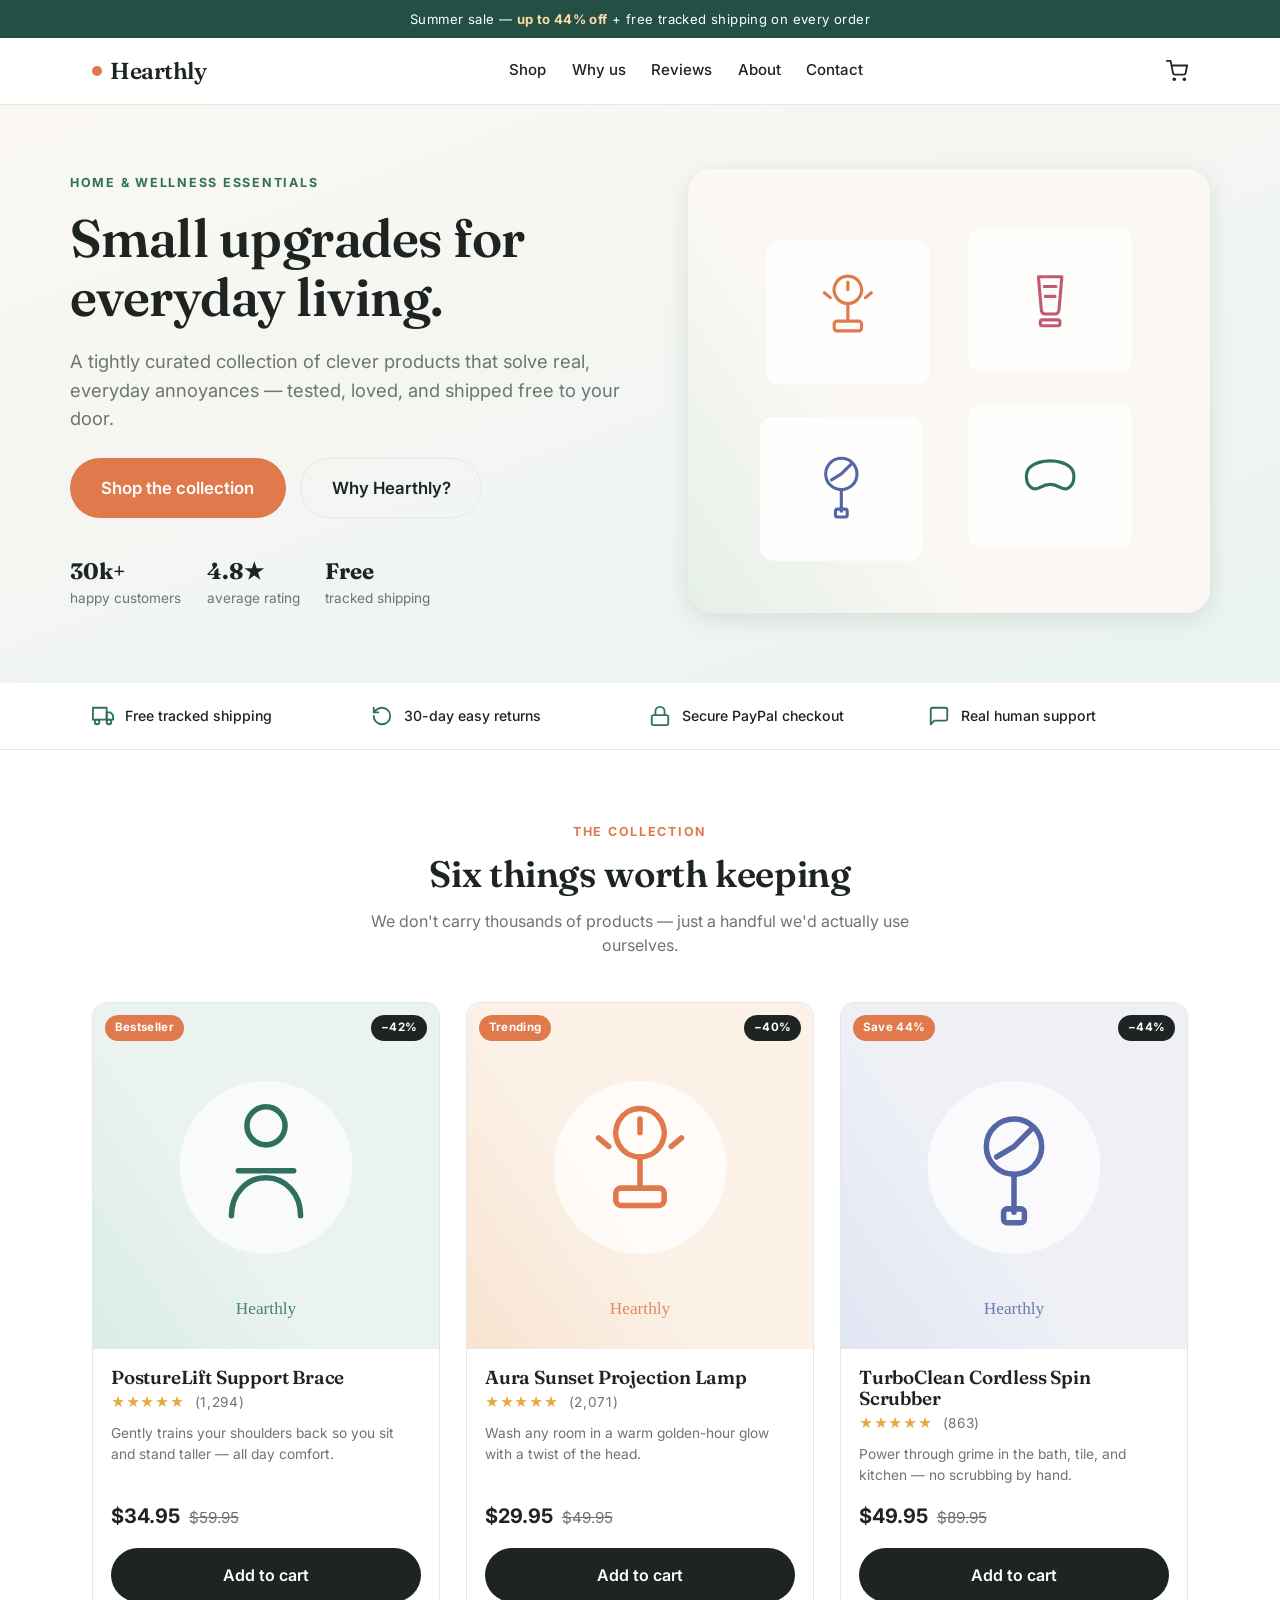
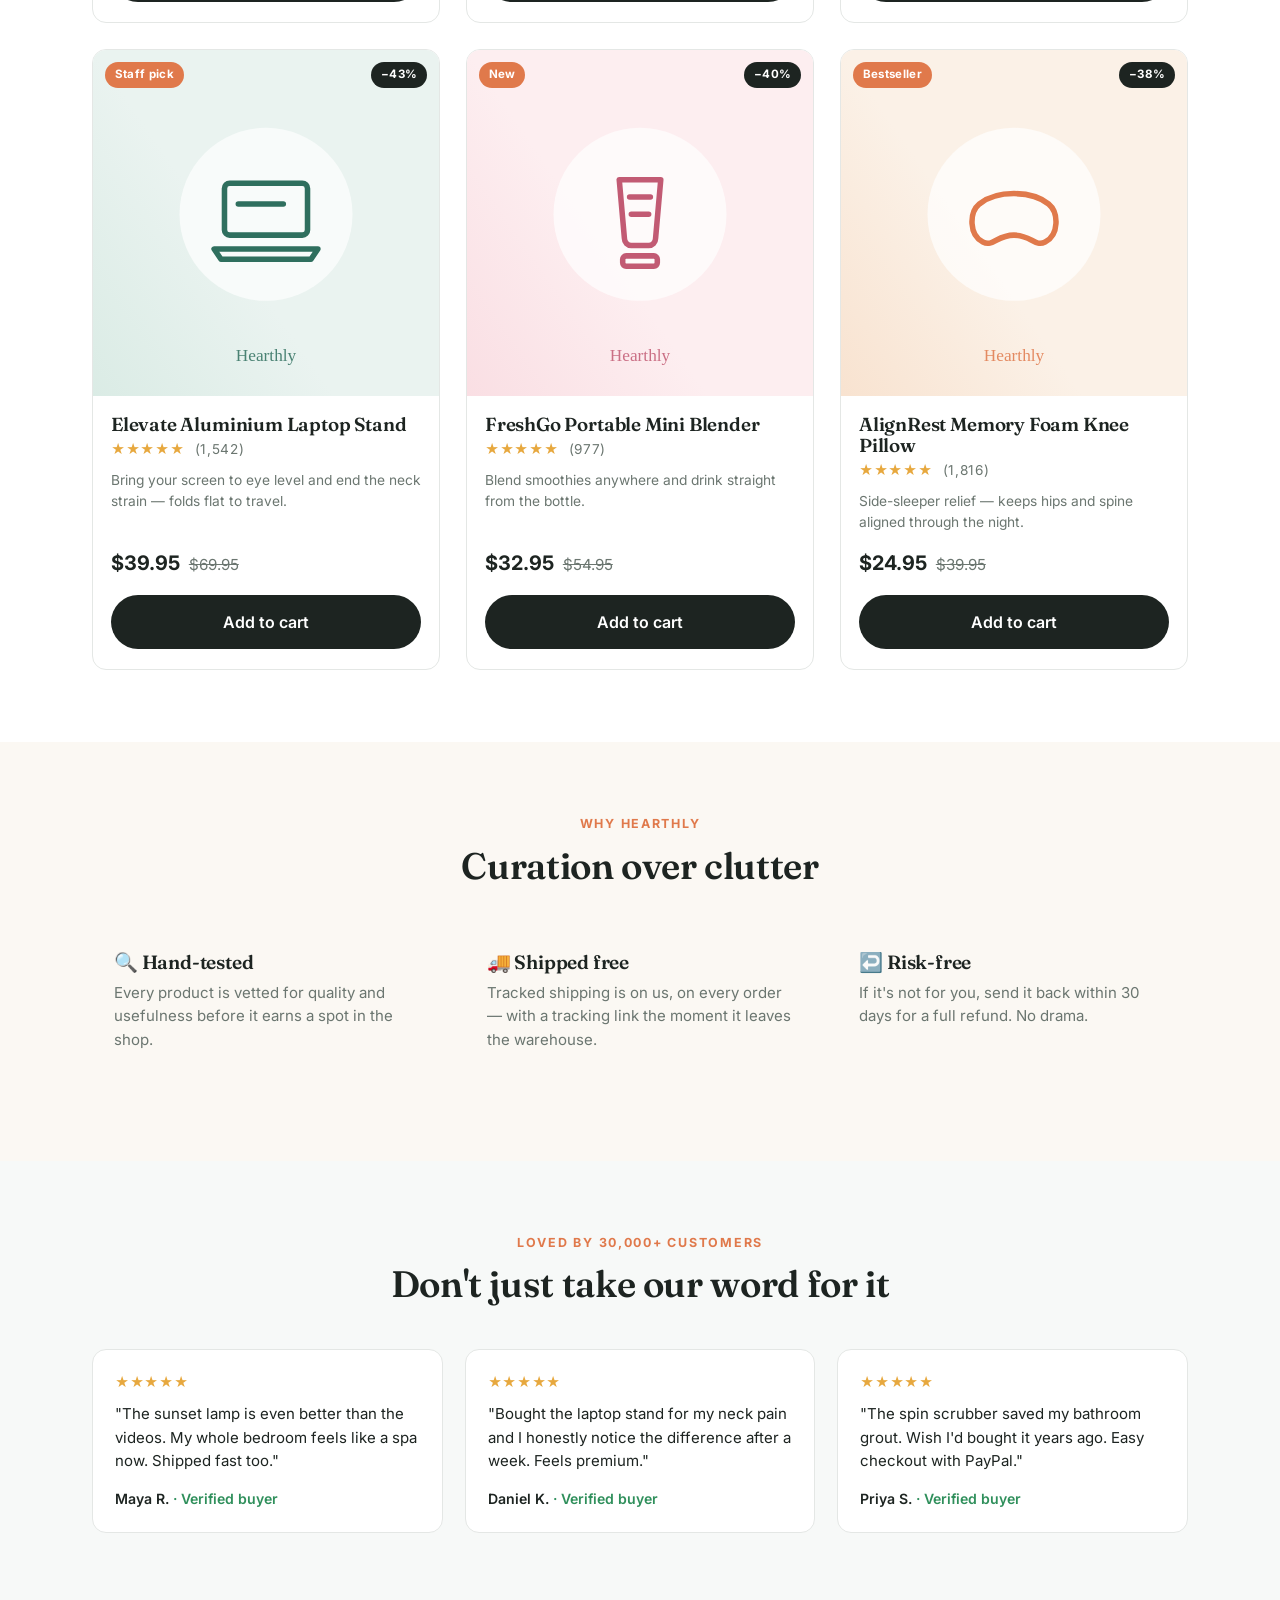
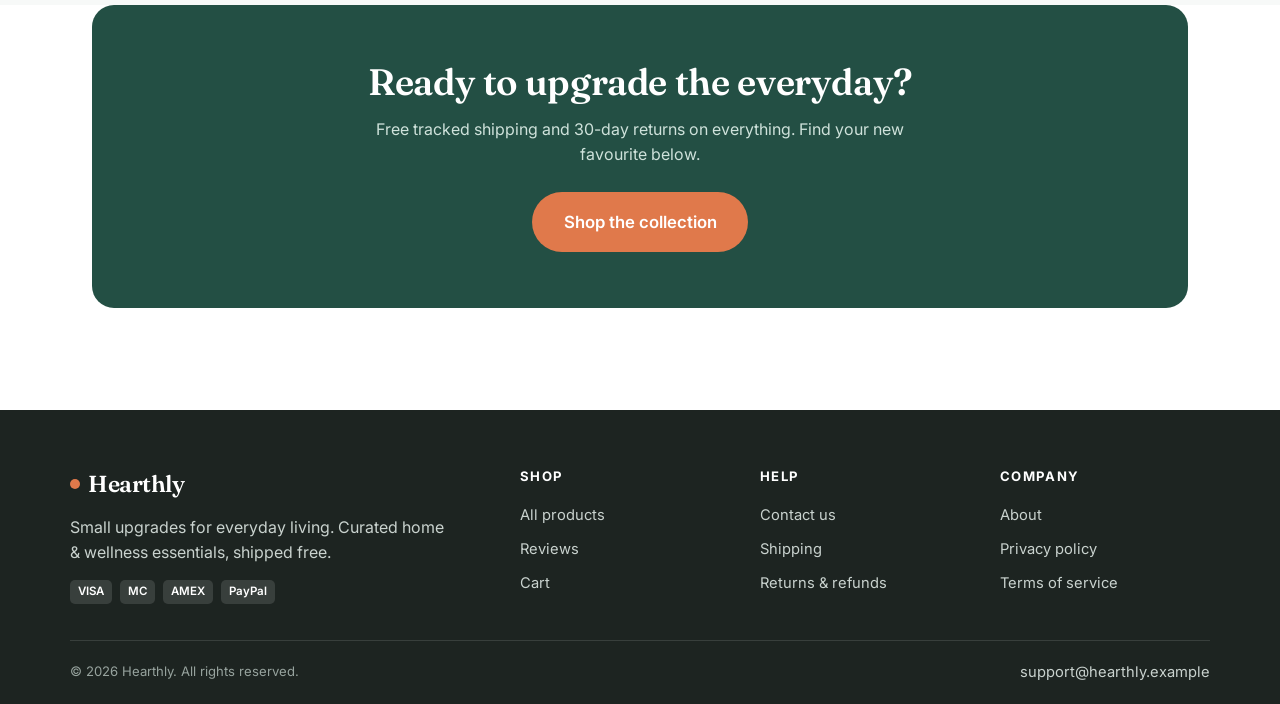
==== index.html @ 58833cf0 "Initial Hearthly storefront: store, PayPal checkout, Google Ads tracking, SEO, policy pages" ====
<!DOCTYPE html>
<html lang="en">
<head>
  <meta charset="UTF-8">
  <meta name="viewport" content="width=device-width, initial-scale=1.0">
  <title>Hearthly — Small upgrades for everyday living</title>
  <meta name="description" content="Hearthly curates a small collection of clever home & wellness essentials people actually use. Free tracked shipping, 30-day returns, secure checkout.">
  <link rel="preconnect" href="https://fonts.googleapis.com">
  <link rel="preconnect" href="https://fonts.gstatic.com" crossorigin>
  <link href="https://fonts.googleapis.com/css2?family=Fraunces:opsz,wght@9..144,500;9..144,600&family=Inter:wght@400;500;600;700&display=swap" rel="stylesheet">
  <link rel="stylesheet" href="assets/css/styles.css">
  <link rel="icon" href="assets/img/favicon.svg" type="image/svg+xml">
  <meta name="theme-color" content="#2f6f5e">
  <script defer src="assets/js/seo-analytics.js"></script>
</head>
<body>

  <div class="announce">Summer sale — <strong>up to 44% off</strong> + free tracked shipping on every order</div>

  <header class="site-header">
    <div class="wrap nav">
      <a class="brand" href="index.html"><span class="dot"></span><span data-store-name>Hearthly</span></a>
      <nav class="nav-links">
        <a href="index.html#shop">Shop</a>
        <a href="index.html#why">Why us</a>
        <a href="index.html#reviews">Reviews</a>
        <a href="about.html">About</a>
        <a href="contact.html">Contact</a>
      </nav>
      <div class="nav-actions">
        <a class="cart-btn" href="cart.html" aria-label="Cart">
          <svg width="22" height="22" viewBox="0 0 24 24" fill="none" stroke="currentColor" stroke-width="2" stroke-linecap="round" stroke-linejoin="round"><circle cx="9" cy="21" r="1"/><circle cx="20" cy="21" r="1"/><path d="M1 1h4l2.68 13.39a2 2 0 0 0 2 1.61h9.72a2 2 0 0 0 2-1.61L23 6H6"/></svg>
          <span class="cart-count">0</span>
        </a>
        <button class="menu-toggle" aria-label="Menu">
          <svg width="24" height="24" viewBox="0 0 24 24" fill="none" stroke="currentColor" stroke-width="2" stroke-linecap="round"><line x1="3" y1="6" x2="21" y2="6"/><line x1="3" y1="12" x2="21" y2="12"/><line x1="3" y1="18" x2="21" y2="18"/></svg>
        </button>
      </div>
    </div>
  </header>

  <!-- HERO -->
  <section class="hero">
    <div class="wrap hero-grid">
      <div>
        <div class="eyebrow">Home &amp; wellness essentials</div>
        <h1>Small upgrades for everyday living.</h1>
        <p class="lead">A tightly curated collection of clever products that solve real, everyday annoyances — tested, loved, and shipped free to your door.</p>
        <div class="hero-cta">
          <a class="btn btn-primary btn-lg" href="#shop">Shop the collection</a>
          <a class="btn btn-ghost btn-lg" href="#why">Why Hearthly?</a>
        </div>
        <div class="hero-trust">
          <div><strong>30k+</strong> happy customers</div>
          <div><strong>4.8★</strong> average rating</div>
          <div><strong>Free</strong> tracked shipping</div>
        </div>
      </div>
      <div class="hero-art">
        <img src="assets/img/hero.svg" alt="Hearthly home essentials" width="800" height="680">
      </div>
    </div>
  </section>

  <!-- TRUST STRIP -->
  <div class="trust-strip">
    <div class="wrap">
      <div class="trust-item"><svg width="22" height="22" viewBox="0 0 24 24" fill="none" stroke="currentColor" stroke-width="2" stroke-linecap="round" stroke-linejoin="round"><rect x="1" y="3" width="15" height="13"/><path d="M16 8h4l3 3v5h-7z"/><circle cx="5.5" cy="18.5" r="2.5"/><circle cx="18.5" cy="18.5" r="2.5"/></svg> Free tracked shipping</div>
      <div class="trust-item"><svg width="22" height="22" viewBox="0 0 24 24" fill="none" stroke="currentColor" stroke-width="2" stroke-linecap="round" stroke-linejoin="round"><path d="M3 12a9 9 0 1 0 9-9 9.75 9.75 0 0 0-6.74 2.74L3 8"/><path d="M3 3v5h5"/></svg> 30-day easy returns</div>
      <div class="trust-item"><svg width="22" height="22" viewBox="0 0 24 24" fill="none" stroke="currentColor" stroke-width="2" stroke-linecap="round" stroke-linejoin="round"><rect x="3" y="11" width="18" height="11" rx="2"/><path d="M7 11V7a5 5 0 0 1 10 0v4"/></svg> Secure PayPal checkout</div>
      <div class="trust-item"><svg width="22" height="22" viewBox="0 0 24 24" fill="none" stroke="currentColor" stroke-width="2" stroke-linecap="round" stroke-linejoin="round"><path d="M21 15a2 2 0 0 1-2 2H7l-4 4V5a2 2 0 0 1 2-2h14a2 2 0 0 1 2 2z"/></svg> Real human support</div>
    </div>
  </div>

  <!-- PRODUCTS -->
  <section class="section" id="shop">
    <div class="wrap">
      <div class="section-head">
        <div class="eyebrow">The collection</div>
        <h2>Six things worth keeping</h2>
        <p class="muted">We don't carry thousands of products — just a handful we'd actually use ourselves.</p>
      </div>
      <div class="grid-products" id="product-grid"><!-- rendered by store.js --></div>
    </div>
  </section>

  <!-- WHY -->
  <section class="section reviews" id="why" style="background:var(--bg-cream)">
    <div class="wrap">
      <div class="section-head">
        <div class="eyebrow">Why Hearthly</div>
        <h2>Curation over clutter</h2>
      </div>
      <div class="review-grid">
        <div class="review" style="border:0;background:transparent">
          <h3 style="font-size:1.2rem">🔍 Hand-tested</h3>
          <p class="muted">Every product is vetted for quality and usefulness before it earns a spot in the shop.</p>
        </div>
        <div class="review" style="border:0;background:transparent">
          <h3 style="font-size:1.2rem">🚚 Shipped free</h3>
          <p class="muted">Tracked shipping is on us, on every order — with a tracking link the moment it leaves the warehouse.</p>
        </div>
        <div class="review" style="border:0;background:transparent">
          <h3 style="font-size:1.2rem">↩️ Risk-free</h3>
          <p class="muted">If it's not for you, send it back within 30 days for a full refund. No drama.</p>
        </div>
      </div>
    </div>
  </section>

  <!-- REVIEWS -->
  <section class="section reviews" id="reviews">
    <div class="wrap">
      <div class="section-head">
        <div class="eyebrow">Loved by 30,000+ customers</div>
        <h2>Don't just take our word for it</h2>
      </div>
      <div class="review-grid">
        <div class="review">
          <div class="stars">★★★★★</div>
          <p>"The sunset lamp is even better than the videos. My whole bedroom feels like a spa now. Shipped fast too."</p>
          <div class="who">Maya R. <span>· Verified buyer</span></div>
        </div>
        <div class="review">
          <div class="stars">★★★★★</div>
          <p>"Bought the laptop stand for my neck pain and I honestly notice the difference after a week. Feels premium."</p>
          <div class="who">Daniel K. <span>· Verified buyer</span></div>
        </div>
        <div class="review">
          <div class="stars">★★★★★</div>
          <p>"The spin scrubber saved my bathroom grout. Wish I'd bought it years ago. Easy checkout with PayPal."</p>
          <div class="who">Priya S. <span>· Verified buyer</span></div>
        </div>
      </div>
    </div>
  </section>

  <!-- BANNER CTA -->
  <section class="section" style="padding-top:0">
    <div class="wrap">
      <div class="banner">
        <h2>Ready to upgrade the everyday?</h2>
        <p>Free tracked shipping and 30-day returns on everything. Find your new favourite below.</p>
        <a class="btn btn-primary btn-lg" href="#shop">Shop the collection</a>
      </div>
    </div>
  </section>

  <!-- FOOTER -->
  <footer class="site-footer">
    <div class="wrap footer-grid">
      <div>
        <div class="brand"><span class="dot"></span><span data-store-name>Hearthly</span></div>
        <p style="max-width:24em">Small upgrades for everyday living. Curated home &amp; wellness essentials, shipped free.</p>
        <div class="pay-icons"><span>VISA</span><span>MC</span><span>AMEX</span><span>PayPal</span></div>
      </div>
      <div>
        <h4>Shop</h4>
        <ul>
          <li><a href="index.html#shop">All products</a></li>
          <li><a href="index.html#reviews">Reviews</a></li>
          <li><a href="cart.html">Cart</a></li>
        </ul>
      </div>
      <div>
        <h4>Help</h4>
        <ul>
          <li><a href="contact.html">Contact us</a></li>
          <li><a href="shipping.html">Shipping</a></li>
          <li><a href="returns.html">Returns &amp; refunds</a></li>
        </ul>
      </div>
      <div>
        <h4>Company</h4>
        <ul>
          <li><a href="about.html">About</a></li>
          <li><a href="privacy.html">Privacy policy</a></li>
          <li><a href="terms.html">Terms of service</a></li>
        </ul>
      </div>
    </div>
    <div class="wrap footer-bottom">
      <div>© <span data-year>2026</span> <span data-store-name>Hearthly</span>. All rights reserved.</div>
      <div><a data-support-email href="#">support@hearthly.example</a></div>
    </div>
  </footer>

  <script src="assets/js/products.js"></script>
  <script src="assets/js/store.js"></script>
</body>
</html>
---- assets/css/styles.css ----
/* ===========================================================================
   Hearthly storefront — design system
   Edit the variables below to rebrand the whole site at once.
   ======================================================================== */
:root {
  --brand:        #2f6f5e;   /* primary brand green */
  --brand-dark:   #234f44;
  --brand-tint:   #eaf3f0;
  --accent:       #e0794b;   /* CTA / sale accent */
  --accent-dark:  #c25f34;
  --ink:          #1d2421;   /* near-black text */
  --muted:        #6b7670;   /* secondary text */
  --line:         #e4e7e5;   /* hairline borders */
  --bg:           #ffffff;
  --bg-soft:      #f7f9f8;
  --bg-cream:     #fbf8f3;
  --ok:           #2f8f5b;
  --radius:       14px;
  --radius-sm:    9px;
  --shadow-sm:    0 1px 2px rgba(20,40,33,.06), 0 2px 6px rgba(20,40,33,.05);
  --shadow-md:    0 6px 24px rgba(20,40,33,.10);
  --maxw:         1140px;
  --font:         "Inter", -apple-system, BlinkMacSystemFont, "Segoe UI", Roboto, Helvetica, Arial, sans-serif;
  --serif:        "Fraunces", Georgia, "Times New Roman", serif;
}

* { box-sizing: border-box; }
html { scroll-behavior: smooth; }
body {
  margin: 0;
  font-family: var(--font);
  color: var(--ink);
  background: var(--bg);
  line-height: 1.55;
  -webkit-font-smoothing: antialiased;
}
img { max-width: 100%; display: block; }
a { color: inherit; text-decoration: none; }
h1, h2, h3 { font-family: var(--serif); font-weight: 600; line-height: 1.12; letter-spacing: -.01em; margin: 0 0 .4em; }
h1 { font-size: clamp(2.1rem, 4.5vw, 3.3rem); }
h2 { font-size: clamp(1.6rem, 3vw, 2.3rem); }
p  { margin: 0 0 1rem; }
.wrap { max-width: var(--maxw); margin: 0 auto; padding: 0 22px; }
.muted { color: var(--muted); }
.center { text-align: center; }

/* ---- Buttons --------------------------------------------------------- */
.btn {
  display: inline-flex; align-items: center; justify-content: center; gap: .5rem;
  font: inherit; font-weight: 600; cursor: pointer;
  padding: .85rem 1.5rem; border-radius: 999px; border: 1.5px solid transparent;
  transition: transform .08s ease, background .15s ease, box-shadow .15s ease;
  white-space: nowrap;
}
.btn:active { transform: translateY(1px); }
.btn-primary { background: var(--accent); color: #fff; }
.btn-primary:hover { background: var(--accent-dark); box-shadow: var(--shadow-md); }
.btn-dark { background: var(--ink); color: #fff; }
.btn-dark:hover { background: #000; }
.btn-ghost { background: transparent; color: var(--ink); border-color: var(--line); }
.btn-ghost:hover { border-color: var(--ink); }
.btn-block { width: 100%; }
.btn-lg { padding: 1rem 1.9rem; font-size: 1.05rem; }

/* ---- Announcement bar ------------------------------------------------ */
.announce {
  background: var(--brand-dark); color: #fff; text-align: center;
  font-size: .82rem; letter-spacing: .03em; padding: .55rem 12px;
}
.announce strong { color: #ffd9a8; }

/* ---- Header ---------------------------------------------------------- */
.site-header {
  position: sticky; top: 0; z-index: 40;
  background: rgba(255,255,255,.92); backdrop-filter: saturate(1.4) blur(8px);
  border-bottom: 1px solid var(--line);
}
.nav { display: flex; align-items: center; justify-content: space-between; height: 66px; }
.brand { font-family: var(--serif); font-weight: 600; font-size: 1.45rem; letter-spacing: -.02em; display: flex; align-items: center; gap: .5rem; }
.brand .dot { width: 10px; height: 10px; border-radius: 50%; background: var(--accent); display: inline-block; }
.nav-links { display: flex; gap: 1.6rem; font-size: .94rem; font-weight: 500; }
.nav-links a { color: var(--ink); padding: .2rem 0; border-bottom: 2px solid transparent; }
.nav-links a:hover { border-color: var(--accent); }
.nav-actions { display: flex; align-items: center; gap: 1rem; }
.cart-btn { position: relative; display: inline-flex; align-items: center; gap: .4rem; font-weight: 600; cursor: pointer; }
.cart-count {
  position: absolute; top: -9px; right: -12px; min-width: 18px; height: 18px;
  background: var(--accent); color: #fff; font-size: .7rem; font-weight: 700;
  border-radius: 999px; display: none; place-items: center; padding: 0 5px;
}
.menu-toggle { display: none; background: none; border: 0; cursor: pointer; padding: 6px; }

/* ---- Hero ------------------------------------------------------------ */
.hero { background: linear-gradient(160deg, var(--bg-cream), var(--brand-tint)); overflow: hidden; }
.hero-grid { display: grid; grid-template-columns: 1.05fr .95fr; gap: 40px; align-items: center; padding: 64px 0 70px; }
.hero .eyebrow { color: var(--brand); font-weight: 700; letter-spacing: .14em; text-transform: uppercase; font-size: .78rem; margin-bottom: 1rem; }
.hero p.lead { font-size: 1.15rem; color: var(--muted); max-width: 30em; }
.hero-cta { display: flex; gap: .9rem; flex-wrap: wrap; margin-top: 1.6rem; }
.hero-trust { display: flex; gap: 1.6rem; margin-top: 2.2rem; flex-wrap: wrap; }
.hero-trust div { font-size: .85rem; color: var(--muted); }
.hero-trust strong { display: block; font-family: var(--serif); font-size: 1.4rem; color: var(--ink); }
.hero-art { position: relative; border-radius: 24px; overflow: hidden; box-shadow: var(--shadow-md); aspect-ratio: 4/3.4; }
.hero-art img { width: 100%; height: 100%; object-fit: cover; }

/* ---- Trust strip ----------------------------------------------------- */
.trust-strip { border-bottom: 1px solid var(--line); background: var(--bg); }
.trust-strip .wrap { display: grid; grid-template-columns: repeat(4, 1fr); gap: 18px; padding: 22px; }
.trust-item { display: flex; gap: .7rem; align-items: center; font-size: .88rem; font-weight: 500; }
.trust-item svg { color: var(--brand); flex: none; }

/* ---- Section helpers ------------------------------------------------- */
.section { padding: 72px 0; }
.section-head { max-width: 38em; margin: 0 auto 44px; text-align: center; }
.section-head .eyebrow { color: var(--accent); font-weight: 700; letter-spacing: .14em; text-transform: uppercase; font-size: .78rem; margin-bottom: .7rem; }

/* ---- Product grid ---------------------------------------------------- */
.grid-products { display: grid; grid-template-columns: repeat(3, 1fr); gap: 26px; }
.card {
  background: var(--bg); border: 1px solid var(--line); border-radius: var(--radius);
  overflow: hidden; display: flex; flex-direction: column;
  transition: transform .12s ease, box-shadow .15s ease, border-color .15s ease;
}
.card:hover { transform: translateY(-4px); box-shadow: var(--shadow-md); border-color: transparent; }
.card-media { position: relative; aspect-ratio: 1/1; background: var(--bg-soft); }
.card-media img { width: 100%; height: 100%; object-fit: cover; }
.badge {
  position: absolute; top: 12px; left: 12px; background: var(--accent); color: #fff;
  font-size: .72rem; font-weight: 700; letter-spacing: .03em; padding: .25rem .6rem; border-radius: 999px;
}
.badge.save { left: auto; right: 12px; background: var(--ink); }
.card-body { padding: 18px 18px 20px; display: flex; flex-direction: column; flex: 1; }
.card-body h3 { font-size: 1.18rem; margin-bottom: .25rem; }
.card-tag { font-size: .86rem; color: var(--muted); margin-bottom: .9rem; flex: 1; }
.stars { color: #e7a83e; font-size: .85rem; letter-spacing: .05em; margin-bottom: .6rem; }
.stars span { color: var(--muted); margin-left: .35rem; }
.price-row { display: flex; align-items: baseline; gap: .55rem; margin-bottom: 1rem; }
.price { font-weight: 700; font-size: 1.25rem; }
.price-old { color: var(--muted); text-decoration: line-through; font-size: .95rem; }
.card .btn { margin-top: auto; }

/* ---- Product detail -------------------------------------------------- */
.pdp { display: grid; grid-template-columns: 1fr 1fr; gap: 48px; padding: 48px 0 30px; }
.pdp-gallery .main {
  border-radius: var(--radius); overflow: hidden; background: var(--bg-soft);
  aspect-ratio: 1/1; border: 1px solid var(--line);
}
.pdp-gallery .main img { width: 100%; height: 100%; object-fit: cover; }
.thumbs { display: flex; gap: 10px; margin-top: 12px; }
.thumbs button {
  width: 74px; height: 74px; border-radius: 10px; overflow: hidden; padding: 0;
  border: 2px solid var(--line); background: var(--bg-soft); cursor: pointer;
}
.thumbs button.active { border-color: var(--brand); }
.thumbs img { width: 100%; height: 100%; object-fit: cover; }
.pdp-info .crumb { font-size: .85rem; color: var(--muted); margin-bottom: 1rem; }
.pdp-info .stars { font-size: .95rem; }
.pdp-info h1 { font-size: clamp(1.9rem, 3.4vw, 2.6rem); }
.pdp-price { display: flex; align-items: baseline; gap: .7rem; margin: .4rem 0 1.2rem; }
.pdp-price .price { font-size: 1.8rem; }
.pill { display: inline-block; background: var(--brand-tint); color: var(--brand-dark); font-weight: 700; font-size: .8rem; padding: .25rem .7rem; border-radius: 999px; }
.pdp-desc { color: var(--muted); margin: 0 0 1.4rem; }
.features { list-style: none; padding: 0; margin: 0 0 1.6rem; display: grid; gap: .6rem; }
.features li { display: flex; gap: .6rem; align-items: flex-start; font-size: .95rem; }
.features li svg { color: var(--brand); flex: none; margin-top: 3px; }
.qty { display: inline-flex; align-items: center; border: 1.5px solid var(--line); border-radius: 999px; overflow: hidden; }
.qty button { width: 40px; height: 44px; border: 0; background: none; font-size: 1.2rem; cursor: pointer; }
.qty input { width: 44px; text-align: center; border: 0; font: inherit; font-weight: 600; }
.buy-row { display: flex; gap: .8rem; align-items: center; margin-bottom: 1.4rem; flex-wrap: wrap; }
.assurance { display: flex; gap: 1.4rem; flex-wrap: wrap; font-size: .85rem; color: var(--muted); border-top: 1px solid var(--line); padding-top: 1.2rem; }
.assurance div { display: flex; gap: .5rem; align-items: center; }
.assurance svg { color: var(--brand); }

/* spec / detail tabs */
.pdp-detail { padding: 30px 0 10px; }
.spec-table { width: 100%; border-collapse: collapse; max-width: 620px; }
.spec-table th, .spec-table td { text-align: left; padding: .7rem .4rem; border-bottom: 1px solid var(--line); font-size: .92rem; }
.spec-table th { width: 38%; color: var(--muted); font-weight: 600; }

/* ---- Reviews --------------------------------------------------------- */
.reviews { background: var(--bg-soft); }
.review-grid { display: grid; grid-template-columns: repeat(3,1fr); gap: 22px; }
.review { background: var(--bg); border: 1px solid var(--line); border-radius: var(--radius); padding: 22px; }
.review .stars { margin-bottom: .6rem; }
.review p { font-size: .94rem; }
.review .who { font-weight: 600; font-size: .88rem; }
.review .who span { color: var(--ok); font-weight: 600; }

/* ---- Banner CTA ------------------------------------------------------ */
.banner { background: var(--brand-dark); color: #fff; border-radius: 22px; padding: 56px; text-align: center; }
.banner h2 { color: #fff; }
.banner p { color: #cfe2db; max-width: 34em; margin: 0 auto 1.6rem; }

/* ---- Cart ------------------------------------------------------------ */
.cart-layout { display: grid; grid-template-columns: 1.6fr 1fr; gap: 40px; align-items: start; padding: 40px 0 70px; }
.cart-line { display: grid; grid-template-columns: 92px 1fr auto; gap: 16px; padding: 18px 0; border-bottom: 1px solid var(--line); align-items: center; }
.cart-line img { width: 92px; height: 92px; border-radius: 10px; object-fit: cover; background: var(--bg-soft); }
.cart-line h4 { margin: 0 0 .2rem; font-family: var(--font); font-size: 1rem; }
.cart-line .remove { background: none; border: 0; color: var(--muted); cursor: pointer; font-size: .82rem; text-decoration: underline; padding: 0; margin-top: .4rem; }
.cart-line-price { font-weight: 700; text-align: right; min-width: 80px; }
.summary { background: var(--bg-soft); border: 1px solid var(--line); border-radius: var(--radius); padding: 26px; position: sticky; top: 86px; }
.summary h3 { font-family: var(--font); font-size: 1.1rem; }
.sum-row { display: flex; justify-content: space-between; padding: .5rem 0; font-size: .95rem; }
.sum-row.total { border-top: 1px solid var(--line); margin-top: .5rem; padding-top: 1rem; font-weight: 700; font-size: 1.2rem; }
#paypal-button-container { margin-top: 1.2rem; min-height: 48px; }
.pay-note { font-size: .78rem; color: var(--muted); text-align: center; margin-top: .8rem; }
.empty-cart { text-align: center; padding: 80px 0; }
.empty-cart svg { color: var(--line); margin-bottom: 1rem; }

/* ---- Content pages (policies, about) --------------------------------- */
.page { padding: 56px 0 72px; }
.page .prose { max-width: 760px; margin: 0 auto; }
.prose h1 { margin-bottom: .3rem; }
.prose .updated { color: var(--muted); font-size: .88rem; margin-bottom: 2rem; }
.prose h2 { font-size: 1.4rem; margin-top: 2rem; }
.prose ul { padding-left: 1.2rem; }
.prose li { margin-bottom: .4rem; }
.faq { border-top: 1px solid var(--line); }
.faq details { border-bottom: 1px solid var(--line); padding: 1.1rem 0; }
.faq summary { font-weight: 600; cursor: pointer; list-style: none; display: flex; justify-content: space-between; }
.faq summary::-webkit-details-marker { display: none; }
.faq summary::after { content: "+"; color: var(--accent); font-size: 1.3rem; }
.faq details[open] summary::after { content: "–"; }
.faq p { margin: .8rem 0 0; color: var(--muted); }

/* contact */
.contact-grid { display: grid; grid-template-columns: 1fr 1fr; gap: 40px; }
.field { margin-bottom: 1rem; }
.field label { display: block; font-weight: 600; font-size: .88rem; margin-bottom: .35rem; }
.field input, .field textarea {
  width: 100%; padding: .8rem .9rem; border: 1.5px solid var(--line); border-radius: var(--radius-sm);
  font: inherit; background: var(--bg);
}
.field input:focus, .field textarea:focus { outline: none; border-color: var(--brand); }
.info-card { background: var(--bg-soft); border: 1px solid var(--line); border-radius: var(--radius); padding: 26px; }
.info-card .row { display: flex; gap: .7rem; align-items: flex-start; margin-bottom: 1.1rem; }
.info-card svg { color: var(--brand); flex: none; margin-top: 3px; }

/* ---- Footer ---------------------------------------------------------- */
.site-footer { background: var(--ink); color: #c9d2ce; margin-top: 30px; }
.footer-grid { display: grid; grid-template-columns: 2fr 1fr 1fr 1fr; gap: 30px; padding: 56px 0 36px; }
.site-footer .brand { color: #fff; margin-bottom: .8rem; }
.site-footer h4 { color: #fff; font-size: .82rem; letter-spacing: .1em; text-transform: uppercase; margin: 0 0 1rem; }
.site-footer ul { list-style: none; padding: 0; margin: 0; display: grid; gap: .55rem; }
.site-footer a { color: #c9d2ce; font-size: .92rem; }
.site-footer a:hover { color: #fff; }
.footer-bottom { border-top: 1px solid rgba(255,255,255,.12); padding: 20px 0; display: flex; justify-content: space-between; flex-wrap: wrap; gap: 10px; font-size: .82rem; color: #97a39e; }
.pay-icons { display: flex; gap: 8px; align-items: center; }
.pay-icons span { background: rgba(255,255,255,.12); border-radius: 5px; padding: 3px 8px; font-size: .72rem; font-weight: 600; color: #fff; }

/* ---- Toast ----------------------------------------------------------- */
.toast {
  position: fixed; bottom: 24px; left: 50%; transform: translateX(-50%) translateY(20px);
  background: var(--ink); color: #fff; padding: .85rem 1.3rem; border-radius: 999px;
  font-size: .92rem; font-weight: 500; box-shadow: var(--shadow-md); opacity: 0;
  pointer-events: none; transition: opacity .2s, transform .2s; z-index: 60; display: flex; gap: .5rem; align-items: center;
}
.toast.show { opacity: 1; transform: translateX(-50%) translateY(0); }
.toast svg { color: #7ee0a8; }

/* ---- Consent banner -------------------------------------------------- */
.consent-banner {
  position: fixed; left: 16px; right: 16px; bottom: 16px; z-index: 70;
  max-width: 760px; margin: 0 auto;
  background: var(--ink); color: #e7ece9; border-radius: var(--radius);
  box-shadow: var(--shadow-md); padding: 16px 18px;
  display: flex; gap: 16px; align-items: center; justify-content: space-between; flex-wrap: wrap;
}
.consent-banner p { margin: 0; font-size: .88rem; max-width: 46ch; }
.consent-banner a { color: #ffd9a8; text-decoration: underline; }
.consent-actions { display: flex; gap: .6rem; }
.consent-banner .btn { padding: .6rem 1.1rem; }
.consent-banner .btn-ghost { color: #e7ece9; border-color: rgba(255,255,255,.3); }
.consent-banner .btn-ghost:hover { border-color: #fff; }

/* ---- Responsive ------------------------------------------------------ */
@media (max-width: 900px) {
  .hero-grid { grid-template-columns: 1fr; gap: 28px; padding: 40px 0 48px; }
  .hero-art { order: -1; aspect-ratio: 16/10; }
  .grid-products, .review-grid { grid-template-columns: repeat(2,1fr); }
  .pdp { grid-template-columns: 1fr; gap: 28px; }
  .trust-strip .wrap { grid-template-columns: repeat(2,1fr); }
  .cart-layout { grid-template-columns: 1fr; }
  .contact-grid, .footer-grid { grid-template-columns: 1fr; }
  .summary { position: static; }
}
@media (max-width: 600px) {
  .nav-links { display: none; }
  .menu-toggle { display: block; }
  .nav-links.open { display: flex; position: absolute; top: 66px; left: 0; right: 0; flex-direction: column; background: #fff; padding: 18px 22px; border-bottom: 1px solid var(--line); gap: 1rem; }
  .grid-products, .review-grid { grid-template-columns: 1fr; }
  .banner { padding: 36px 22px; }
  .footer-grid { grid-template-columns: 1fr 1fr; }
}
@media (max-width: 520px) {
  .consent-banner { flex-direction: column; align-items: stretch; }
  .consent-actions .btn { flex: 1; }
}
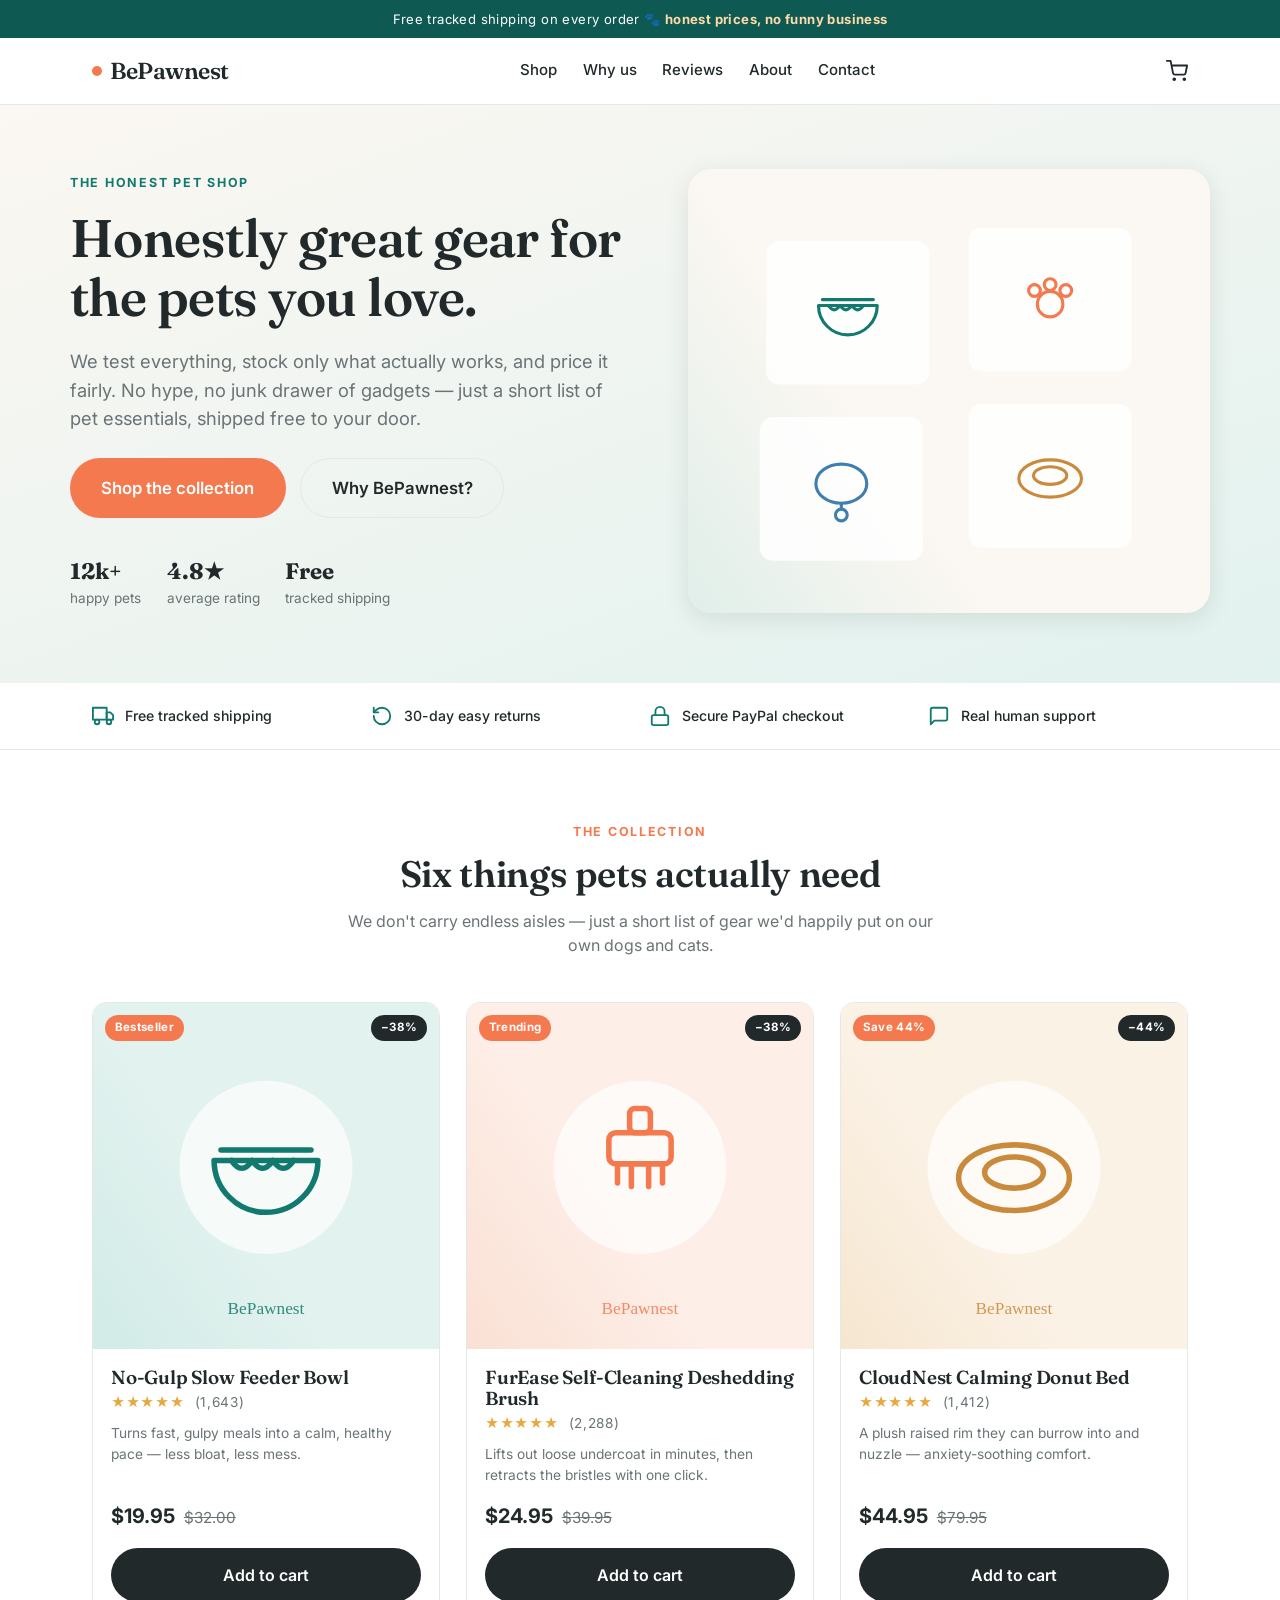
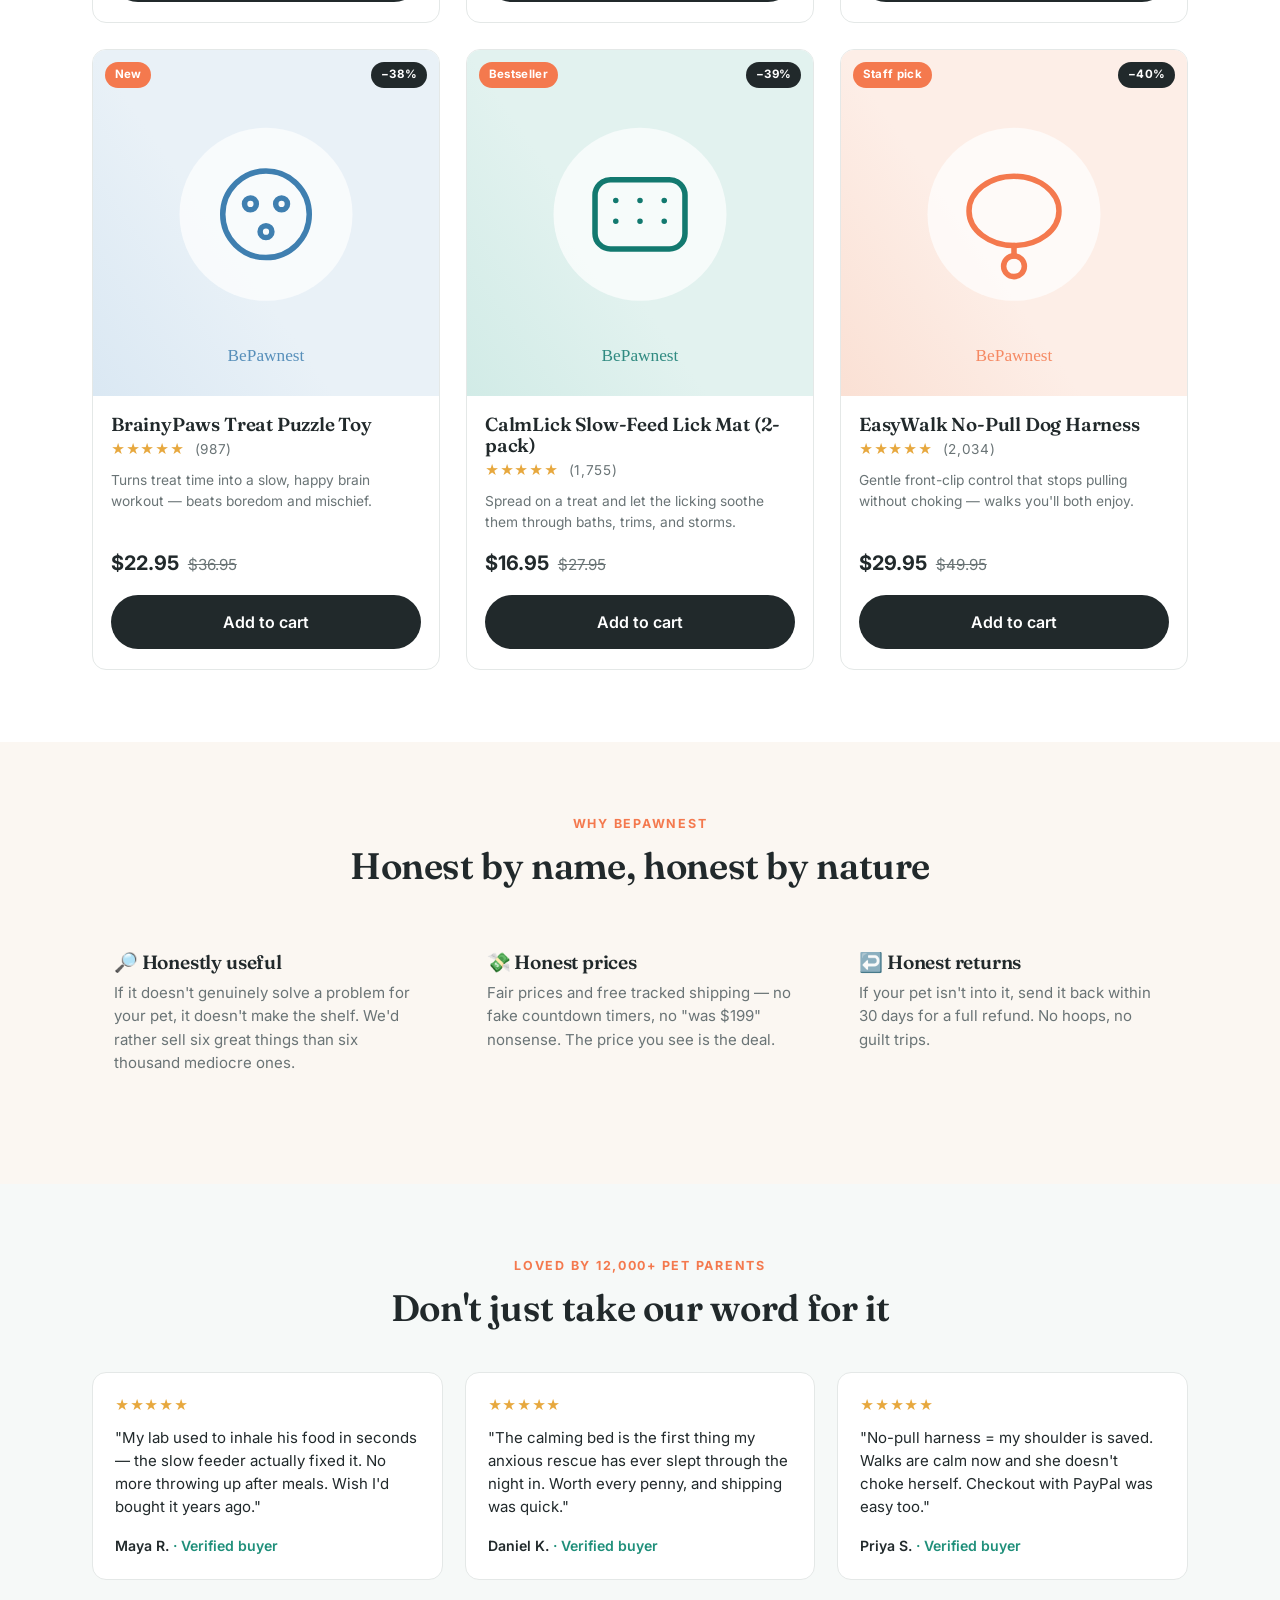
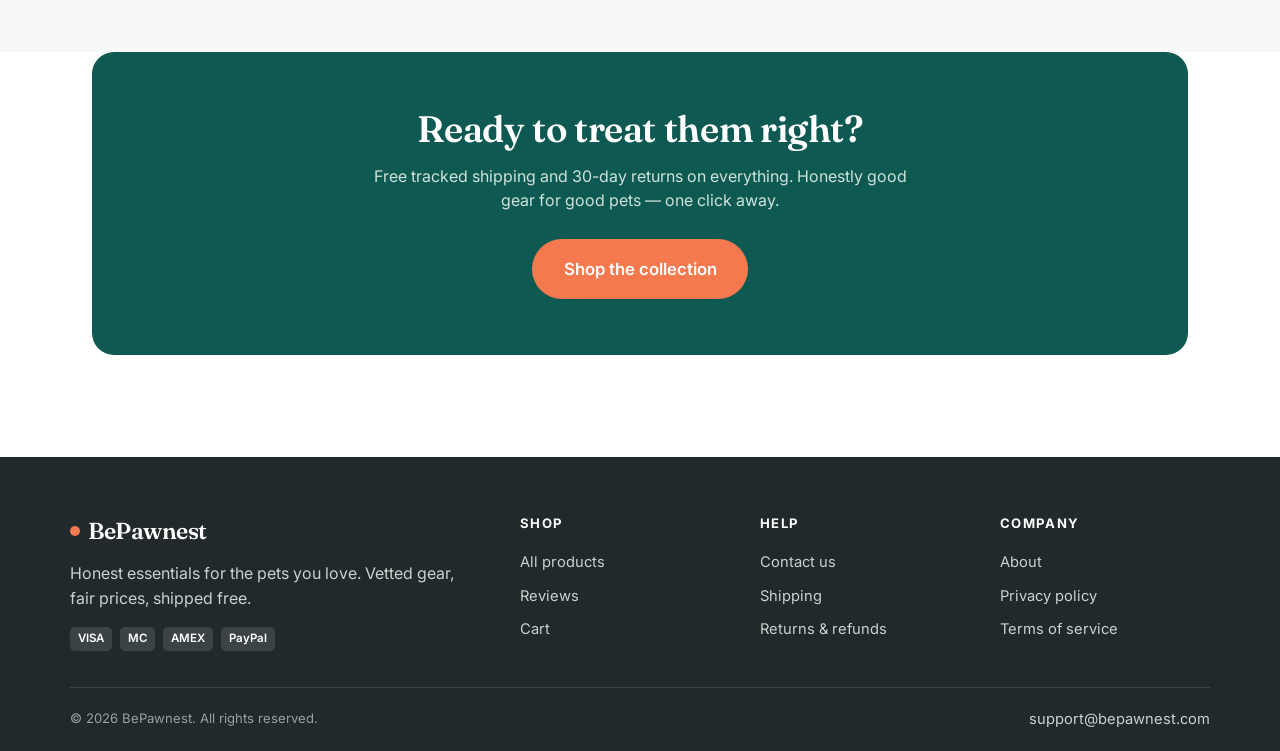
==== commit 482ca0a3: "Rebrand to BePawnest: honest pet store — teal/coral theme, 6 pet products, copy, icons, favicon, SEO" ====
--- a/index.html
+++ b/index.html
@@ -3,23 +3,23 @@
 <head>
   <meta charset="UTF-8">
   <meta name="viewport" content="width=device-width, initial-scale=1.0">
-  <title>Hearthly — Small upgrades for everyday living</title>
-  <meta name="description" content="Hearthly curates a small collection of clever home & wellness essentials people actually use. Free tracked shipping, 30-day returns, secure checkout.">
+  <title>BePawnest — Honest essentials for the pets you love</title>
+  <meta name="description" content="BePawnest is the honest pet shop: a short, vetted list of gear that actually helps your dog or cat. Fair prices, free tracked shipping, 30-day returns.">
   <link rel="preconnect" href="https://fonts.googleapis.com">
   <link rel="preconnect" href="https://fonts.gstatic.com" crossorigin>
   <link href="https://fonts.googleapis.com/css2?family=Fraunces:opsz,wght@9..144,500;9..144,600&family=Inter:wght@400;500;600;700&display=swap" rel="stylesheet">
   <link rel="stylesheet" href="assets/css/styles.css">
   <link rel="icon" href="assets/img/favicon.svg" type="image/svg+xml">
-  <meta name="theme-color" content="#2f6f5e">
+  <meta name="theme-color" content="#12796f">
   <script defer src="assets/js/seo-analytics.js"></script>
 </head>
 <body>
 
-  <div class="announce">Summer sale — <strong>up to 44% off</strong> + free tracked shipping on every order</div>
+  <div class="announce">Free tracked shipping on every order 🐾 <strong>honest prices, no funny business</strong></div>
 
   <header class="site-header">
     <div class="wrap nav">
-      <a class="brand" href="index.html"><span class="dot"></span><span data-store-name>Hearthly</span></a>
+      <a class="brand" href="index.html"><span class="dot"></span><span data-store-name>BePawnest</span></a>
       <nav class="nav-links">
         <a href="index.html#shop">Shop</a>
         <a href="index.html#why">Why us</a>
@@ -43,21 +43,21 @@
   <section class="hero">
     <div class="wrap hero-grid">
       <div>
-        <div class="eyebrow">Home &amp; wellness essentials</div>
-        <h1>Small upgrades for everyday living.</h1>
-        <p class="lead">A tightly curated collection of clever products that solve real, everyday annoyances — tested, loved, and shipped free to your door.</p>
+        <div class="eyebrow">The honest pet shop</div>
+        <h1>Honestly great gear for the pets you love.</h1>
+        <p class="lead">We test everything, stock only what actually works, and price it fairly. No hype, no junk drawer of gadgets — just a short list of pet essentials, shipped free to your door.</p>
         <div class="hero-cta">
           <a class="btn btn-primary btn-lg" href="#shop">Shop the collection</a>
-          <a class="btn btn-ghost btn-lg" href="#why">Why Hearthly?</a>
+          <a class="btn btn-ghost btn-lg" href="#why">Why BePawnest?</a>
         </div>
         <div class="hero-trust">
-          <div><strong>30k+</strong> happy customers</div>
+          <div><strong>12k+</strong> happy pets</div>
           <div><strong>4.8★</strong> average rating</div>
           <div><strong>Free</strong> tracked shipping</div>
         </div>
       </div>
       <div class="hero-art">
-        <img src="assets/img/hero.svg" alt="Hearthly home essentials" width="800" height="680">
+        <img src="assets/img/hero.svg" alt="BePawnest pet essentials" width="800" height="680">
       </div>
     </div>
   </section>
@@ -77,8 +77,8 @@
     <div class="wrap">
       <div class="section-head">
         <div class="eyebrow">The collection</div>
-        <h2>Six things worth keeping</h2>
-        <p class="muted">We don't carry thousands of products — just a handful we'd actually use ourselves.</p>
+        <h2>Six things pets actually need</h2>
+        <p class="muted">We don't carry endless aisles — just a short list of gear we'd happily put on our own dogs and cats.</p>
       </div>
       <div class="grid-products" id="product-grid"><!-- rendered by store.js --></div>
     </div>
@@ -88,21 +88,21 @@
   <section class="section reviews" id="why" style="background:var(--bg-cream)">
     <div class="wrap">
       <div class="section-head">
-        <div class="eyebrow">Why Hearthly</div>
-        <h2>Curation over clutter</h2>
+        <div class="eyebrow">Why BePawnest</div>
+        <h2>Honest by name, honest by nature</h2>
       </div>
       <div class="review-grid">
         <div class="review" style="border:0;background:transparent">
-          <h3 style="font-size:1.2rem">🔍 Hand-tested</h3>
-          <p class="muted">Every product is vetted for quality and usefulness before it earns a spot in the shop.</p>
+          <h3 style="font-size:1.2rem">🔎 Honestly useful</h3>
+          <p class="muted">If it doesn't genuinely solve a problem for your pet, it doesn't make the shelf. We'd rather sell six great things than six thousand mediocre ones.</p>
         </div>
         <div class="review" style="border:0;background:transparent">
-          <h3 style="font-size:1.2rem">🚚 Shipped free</h3>
-          <p class="muted">Tracked shipping is on us, on every order — with a tracking link the moment it leaves the warehouse.</p>
+          <h3 style="font-size:1.2rem">💸 Honest prices</h3>
+          <p class="muted">Fair prices and free tracked shipping — no fake countdown timers, no "was $199" nonsense. The price you see is the deal.</p>
         </div>
         <div class="review" style="border:0;background:transparent">
-          <h3 style="font-size:1.2rem">↩️ Risk-free</h3>
-          <p class="muted">If it's not for you, send it back within 30 days for a full refund. No drama.</p>
+          <h3 style="font-size:1.2rem">↩️ Honest returns</h3>
+          <p class="muted">If your pet isn't into it, send it back within 30 days for a full refund. No hoops, no guilt trips.</p>
         </div>
       </div>
     </div>
@@ -112,23 +112,23 @@
   <section class="section reviews" id="reviews">
     <div class="wrap">
       <div class="section-head">
-        <div class="eyebrow">Loved by 30,000+ customers</div>
+        <div class="eyebrow">Loved by 12,000+ pet parents</div>
         <h2>Don't just take our word for it</h2>
       </div>
       <div class="review-grid">
         <div class="review">
           <div class="stars">★★★★★</div>
-          <p>"The sunset lamp is even better than the videos. My whole bedroom feels like a spa now. Shipped fast too."</p>
+          <p>"My lab used to inhale his food in seconds — the slow feeder actually fixed it. No more throwing up after meals. Wish I'd bought it years ago."</p>
           <div class="who">Maya R. <span>· Verified buyer</span></div>
         </div>
         <div class="review">
           <div class="stars">★★★★★</div>
-          <p>"Bought the laptop stand for my neck pain and I honestly notice the difference after a week. Feels premium."</p>
+          <p>"The calming bed is the first thing my anxious rescue has ever slept through the night in. Worth every penny, and shipping was quick."</p>
           <div class="who">Daniel K. <span>· Verified buyer</span></div>
         </div>
         <div class="review">
           <div class="stars">★★★★★</div>
-          <p>"The spin scrubber saved my bathroom grout. Wish I'd bought it years ago. Easy checkout with PayPal."</p>
+          <p>"No-pull harness = my shoulder is saved. Walks are calm now and she doesn't choke herself. Checkout with PayPal was easy too."</p>
           <div class="who">Priya S. <span>· Verified buyer</span></div>
         </div>
       </div>
@@ -139,8 +139,8 @@
   <section class="section" style="padding-top:0">
     <div class="wrap">
       <div class="banner">
-        <h2>Ready to upgrade the everyday?</h2>
-        <p>Free tracked shipping and 30-day returns on everything. Find your new favourite below.</p>
+        <h2>Ready to treat them right?</h2>
+        <p>Free tracked shipping and 30-day returns on everything. Honestly good gear for good pets — one click away.</p>
         <a class="btn btn-primary btn-lg" href="#shop">Shop the collection</a>
       </div>
     </div>
@@ -150,8 +150,8 @@
   <footer class="site-footer">
     <div class="wrap footer-grid">
       <div>
-        <div class="brand"><span class="dot"></span><span data-store-name>Hearthly</span></div>
-        <p style="max-width:24em">Small upgrades for everyday living. Curated home &amp; wellness essentials, shipped free.</p>
+        <div class="brand"><span class="dot"></span><span data-store-name>BePawnest</span></div>
+        <p style="max-width:24em">Honest essentials for the pets you love. Vetted gear, fair prices, shipped free.</p>
         <div class="pay-icons"><span>VISA</span><span>MC</span><span>AMEX</span><span>PayPal</span></div>
       </div>
       <div>
@@ -180,8 +180,8 @@
       </div>
     </div>
     <div class="wrap footer-bottom">
-      <div>© <span data-year>2026</span> <span data-store-name>Hearthly</span>. All rights reserved.</div>
-      <div><a data-support-email href="#">support@hearthly.example</a></div>
+      <div>© <span data-year>2026</span> <span data-store-name>BePawnest</span>. All rights reserved.</div>
+      <div><a data-support-email href="#">support@bepawnest.com</a></div>
     </div>
   </footer>
 
--- a/assets/css/styles.css
+++ b/assets/css/styles.css
@@ -1,20 +1,20 @@
 /* ===========================================================================
-   Hearthly storefront — design system
+   BePawnest storefront — design system
    Edit the variables below to rebrand the whole site at once.
    ======================================================================== */
 :root {
-  --brand:        #2f6f5e;   /* primary brand green */
-  --brand-dark:   #234f44;
-  --brand-tint:   #eaf3f0;
-  --accent:       #e0794b;   /* CTA / sale accent */
-  --accent-dark:  #c25f34;
-  --ink:          #1d2421;   /* near-black text */
-  --muted:        #6b7670;   /* secondary text */
-  --line:         #e4e7e5;   /* hairline borders */
+  --brand:        #12796f;   /* primary brand teal */
+  --brand-dark:   #0e5a52;
+  --brand-tint:   #e2f2ef;
+  --accent:       #f4794e;   /* CTA / sale coral */
+  --accent-dark:  #d95f34;
+  --ink:          #21292b;   /* near-black text */
+  --muted:        #6a7476;   /* secondary text */
+  --line:         #e4e8e7;   /* hairline borders */
   --bg:           #ffffff;
-  --bg-soft:      #f7f9f8;
-  --bg-cream:     #fbf8f3;
-  --ok:           #2f8f5b;
+  --bg-soft:      #f6f9f8;
+  --bg-cream:     #fbf7f2;
+  --ok:           #1f8f7a;
   --radius:       14px;
   --radius-sm:    9px;
   --shadow-sm:    0 1px 2px rgba(20,40,33,.06), 0 2px 6px rgba(20,40,33,.05);
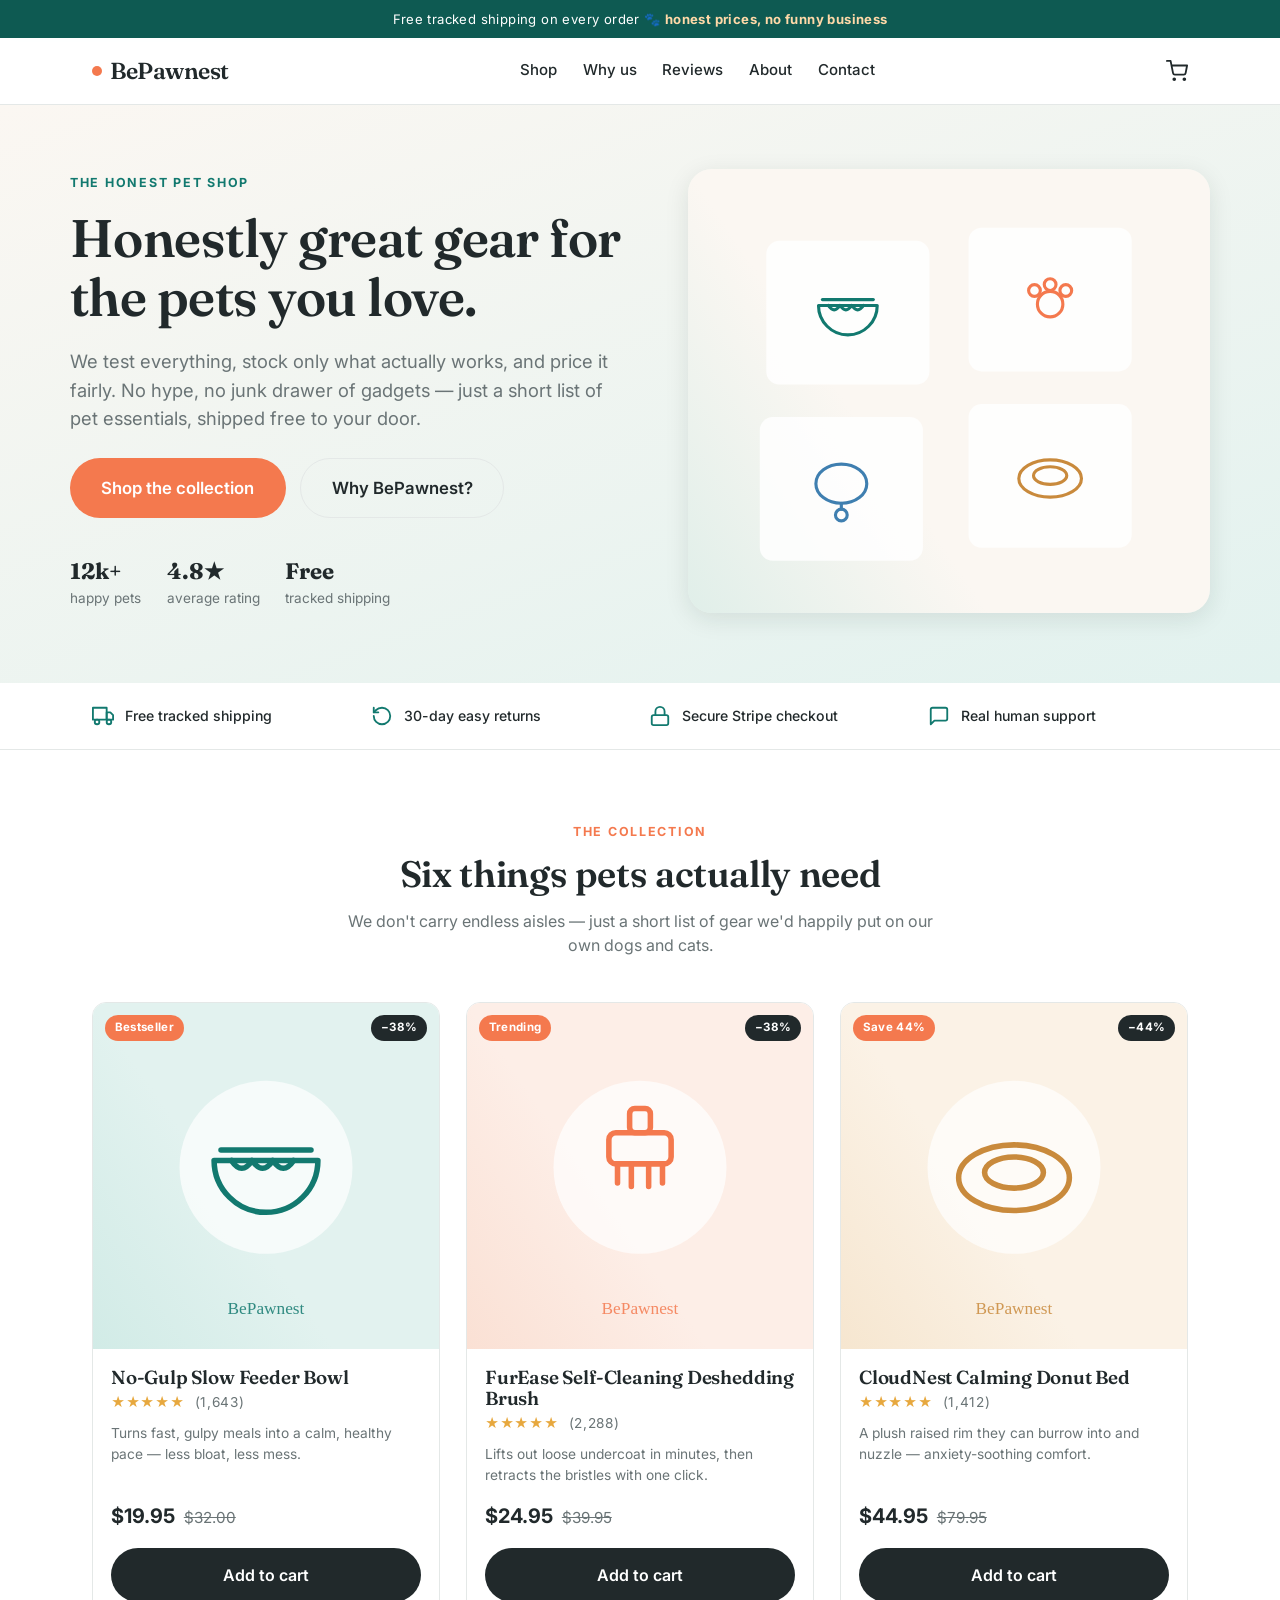
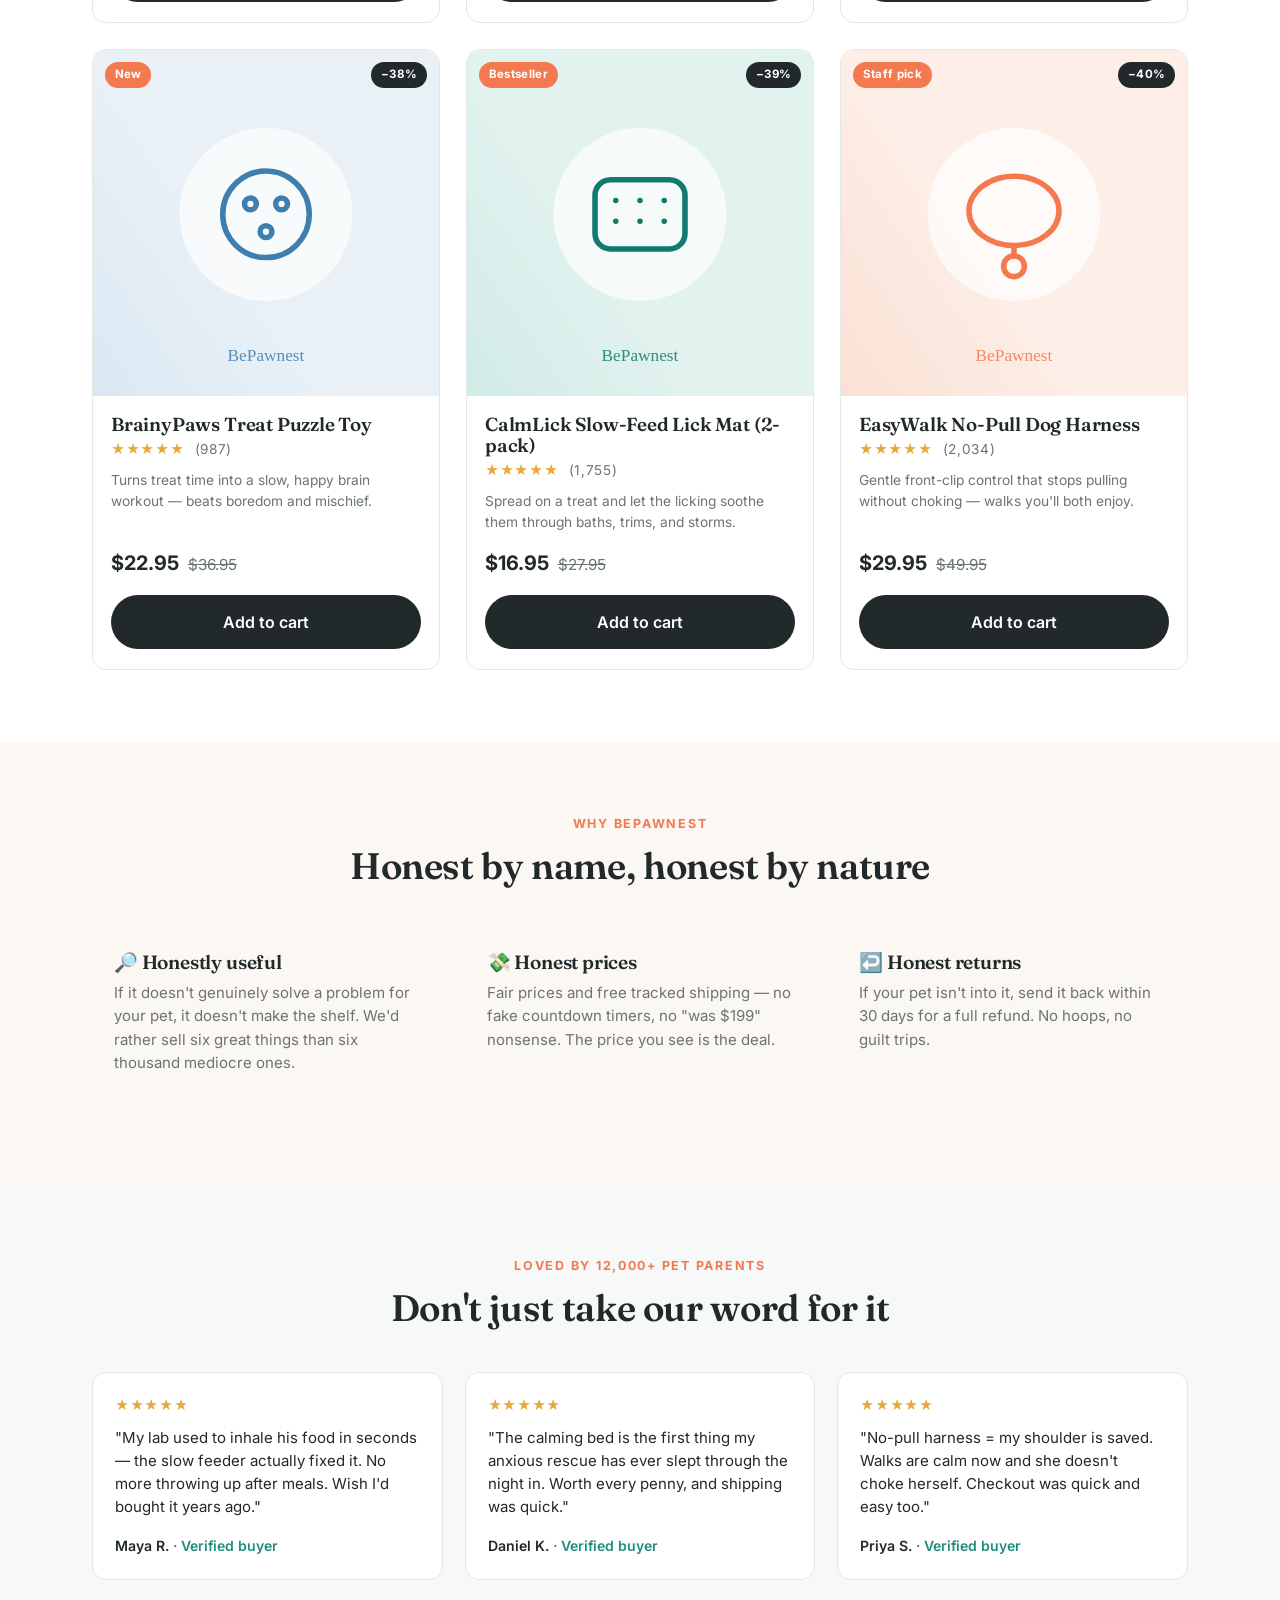
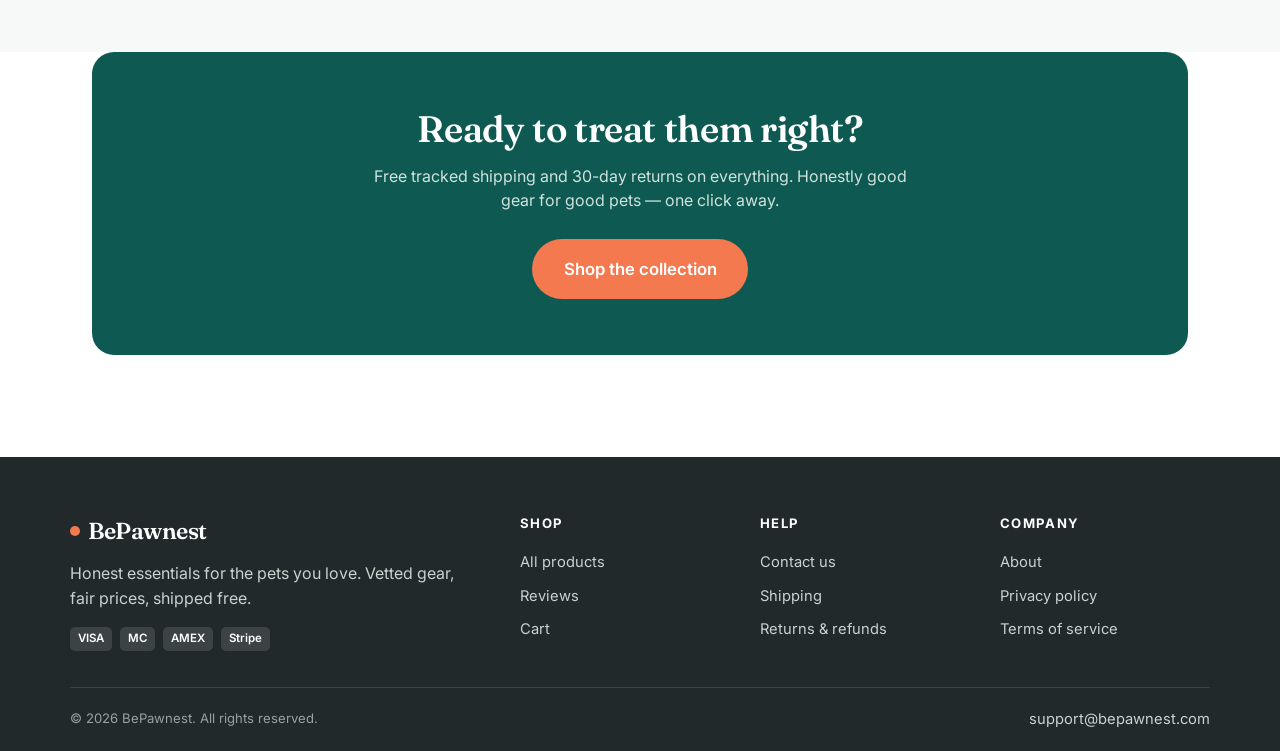
==== commit 3230160f: "Switch checkout from PayPal to Stripe: server-verified Cloudflare Worker backend, success page, item" ====
--- a/index.html
+++ b/index.html
@@ -67,7 +67,7 @@
     <div class="wrap">
       <div class="trust-item"><svg width="22" height="22" viewBox="0 0 24 24" fill="none" stroke="currentColor" stroke-width="2" stroke-linecap="round" stroke-linejoin="round"><rect x="1" y="3" width="15" height="13"/><path d="M16 8h4l3 3v5h-7z"/><circle cx="5.5" cy="18.5" r="2.5"/><circle cx="18.5" cy="18.5" r="2.5"/></svg> Free tracked shipping</div>
       <div class="trust-item"><svg width="22" height="22" viewBox="0 0 24 24" fill="none" stroke="currentColor" stroke-width="2" stroke-linecap="round" stroke-linejoin="round"><path d="M3 12a9 9 0 1 0 9-9 9.75 9.75 0 0 0-6.74 2.74L3 8"/><path d="M3 3v5h5"/></svg> 30-day easy returns</div>
-      <div class="trust-item"><svg width="22" height="22" viewBox="0 0 24 24" fill="none" stroke="currentColor" stroke-width="2" stroke-linecap="round" stroke-linejoin="round"><rect x="3" y="11" width="18" height="11" rx="2"/><path d="M7 11V7a5 5 0 0 1 10 0v4"/></svg> Secure PayPal checkout</div>
+      <div class="trust-item"><svg width="22" height="22" viewBox="0 0 24 24" fill="none" stroke="currentColor" stroke-width="2" stroke-linecap="round" stroke-linejoin="round"><rect x="3" y="11" width="18" height="11" rx="2"/><path d="M7 11V7a5 5 0 0 1 10 0v4"/></svg> Secure Stripe checkout</div>
       <div class="trust-item"><svg width="22" height="22" viewBox="0 0 24 24" fill="none" stroke="currentColor" stroke-width="2" stroke-linecap="round" stroke-linejoin="round"><path d="M21 15a2 2 0 0 1-2 2H7l-4 4V5a2 2 0 0 1 2-2h14a2 2 0 0 1 2 2z"/></svg> Real human support</div>
     </div>
   </div>
@@ -128,7 +128,7 @@
         </div>
         <div class="review">
           <div class="stars">★★★★★</div>
-          <p>"No-pull harness = my shoulder is saved. Walks are calm now and she doesn't choke herself. Checkout with PayPal was easy too."</p>
+          <p>"No-pull harness = my shoulder is saved. Walks are calm now and she doesn't choke herself. Checkout was quick and easy too."</p>
           <div class="who">Priya S. <span>· Verified buyer</span></div>
         </div>
       </div>
@@ -152,7 +152,7 @@
       <div>
         <div class="brand"><span class="dot"></span><span data-store-name>BePawnest</span></div>
         <p style="max-width:24em">Honest essentials for the pets you love. Vetted gear, fair prices, shipped free.</p>
-        <div class="pay-icons"><span>VISA</span><span>MC</span><span>AMEX</span><span>PayPal</span></div>
+        <div class="pay-icons"><span>VISA</span><span>MC</span><span>AMEX</span><span>Stripe</span></div>
       </div>
       <div>
         <h4>Shop</h4>
